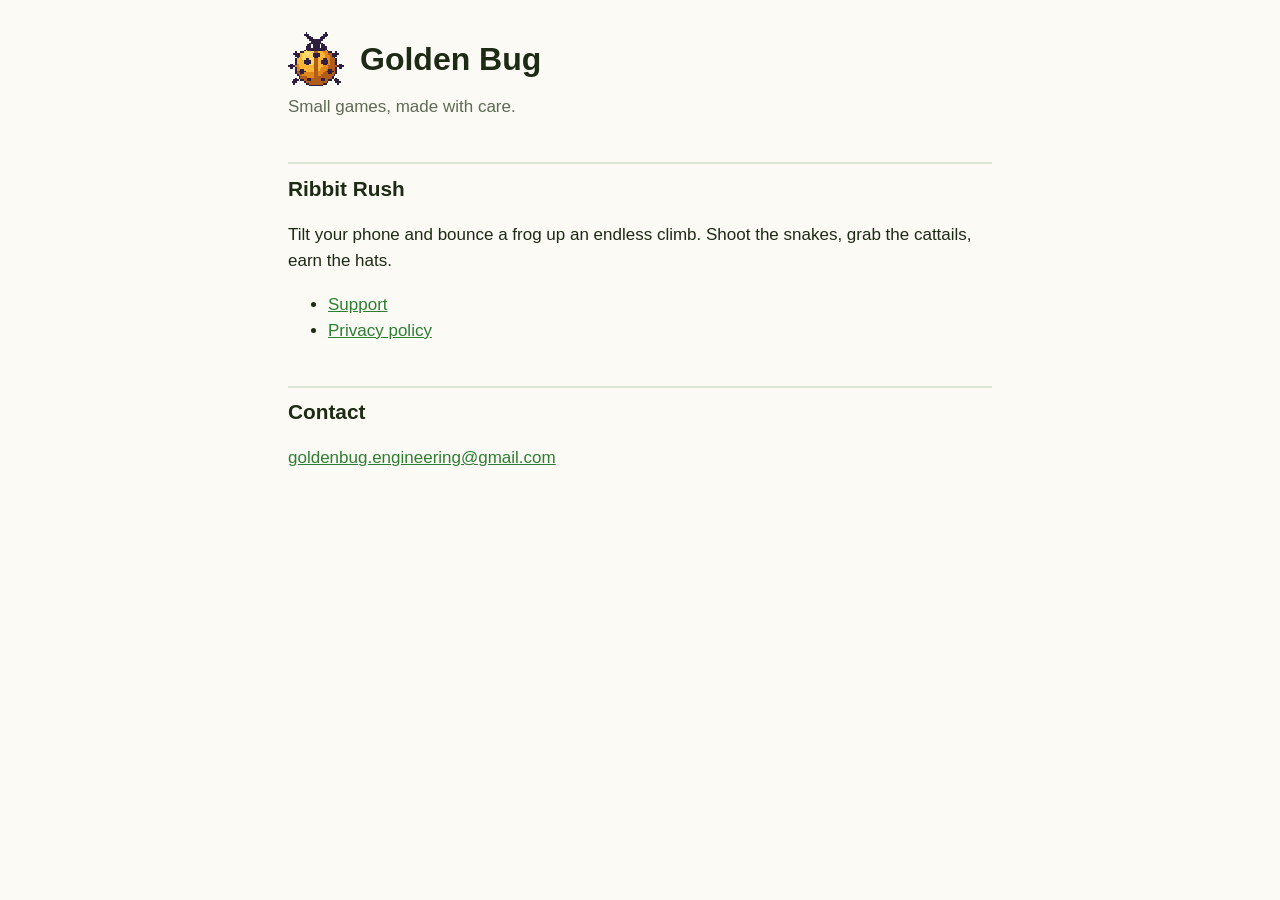
==== index.html @ b01731fe "Golden Bug site: home page, Ribbit Rush privacy policy and support page The privacy policy is the on" ====
<!doctype html>
<html lang="en">
<head>
<meta charset="utf-8">
<meta name="viewport" content="width=device-width, initial-scale=1">
<link rel="icon" type="image/png" sizes="32x32" href="/favicon.png">
<link rel="apple-touch-icon" href="/logo.png">
<title>Golden Bug</title>
<style>
:root { --ink:#1d2a14; --paper:#fbfaf5; --accent:#2f7d32; --muted:#5d6b55; --rule:#dde3d6; }
@media (prefers-color-scheme: dark) { :root { --ink:#e6ebdf; --paper:#15190f; --accent:#8bd07f; --muted:#aab59f; --rule:#2d3626; } }
html { background: var(--paper); }
body { margin: 0; color: var(--ink); font: 17px/1.55 -apple-system, "Segoe UI", Roboto, Helvetica, Arial, sans-serif; background: var(--paper); }
main { max-width: 44rem; margin: 0 auto; padding: 2rem 16px 4rem; }
h1 { font-size: 2rem; margin: 0 0 .2em; }
h2 { font-size: 1.3rem; margin: 2em 0 .5em; padding-top: .4em; border-top: 2px solid var(--rule); }
.meta { color: var(--muted); margin: 0 0 2em; }
a { color: var(--accent); }
table { border-collapse: collapse; width: 100%; margin: .5em 0 1em; }
th, td { text-align: left; vertical-align: top; padding: .45em .6em; border-bottom: 1px solid var(--rule); }
th { font-size: .9rem; color: var(--muted); font-weight: 600; }
.brand { display: flex; align-items: center; gap: .5em; }
.brand img { image-rendering: pixelated; flex: none; }
</style>
</head>
<body>
<main>
<h1 class="brand"><img src="logo.png" alt="" width="56" height="56">Golden Bug</h1>
<p class="meta">Small games, made with care.</p>

<h2>Ribbit Rush</h2>
<p>Tilt your phone and bounce a frog up an endless climb. Shoot the snakes, grab the cattails, earn the hats.</p>
<ul>
<li><a href="ribbit-rush/support/">Support</a></li>
<li><a href="ribbit-rush/privacy/">Privacy policy</a></li>
</ul>

<h2>Contact</h2>
<p><a href="mailto:goldenbug.engineering@gmail.com">goldenbug.engineering@gmail.com</a></p>
</main>
</body>
</html>
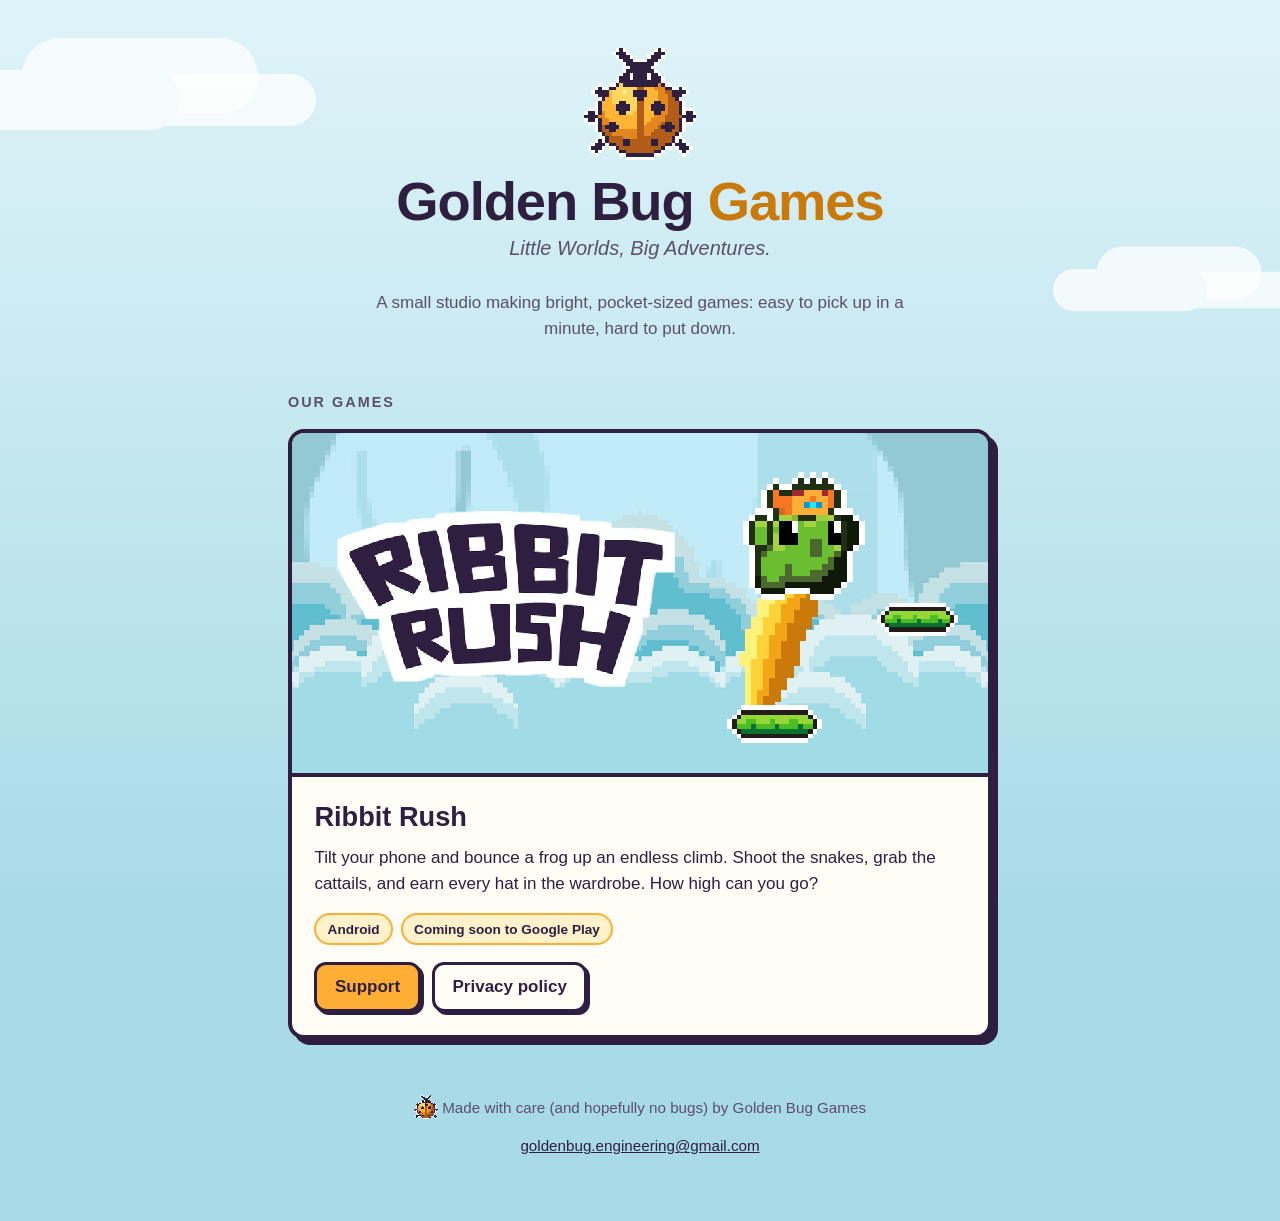
==== commit 70d83d8b: "Golden Bug Games: a site with more personality The studio is Golden Bug Games, with the tagline Litt" ====
--- a/index.html
+++ b/index.html
@@ -5,38 +5,40 @@
 <meta name="viewport" content="width=device-width, initial-scale=1">
 <link rel="icon" type="image/png" sizes="32x32" href="/favicon.png">
 <link rel="apple-touch-icon" href="/logo.png">
-<title>Golden Bug</title>
-<style>
-:root { --ink:#1d2a14; --paper:#fbfaf5; --accent:#2f7d32; --muted:#5d6b55; --rule:#dde3d6; }
-@media (prefers-color-scheme: dark) { :root { --ink:#e6ebdf; --paper:#15190f; --accent:#8bd07f; --muted:#aab59f; --rule:#2d3626; } }
-html { background: var(--paper); }
-body { margin: 0; color: var(--ink); font: 17px/1.55 -apple-system, "Segoe UI", Roboto, Helvetica, Arial, sans-serif; background: var(--paper); }
-main { max-width: 44rem; margin: 0 auto; padding: 2rem 16px 4rem; }
-h1 { font-size: 2rem; margin: 0 0 .2em; }
-h2 { font-size: 1.3rem; margin: 2em 0 .5em; padding-top: .4em; border-top: 2px solid var(--rule); }
-.meta { color: var(--muted); margin: 0 0 2em; }
-a { color: var(--accent); }
-table { border-collapse: collapse; width: 100%; margin: .5em 0 1em; }
-th, td { text-align: left; vertical-align: top; padding: .45em .6em; border-bottom: 1px solid var(--rule); }
-th { font-size: .9rem; color: var(--muted); font-weight: 600; }
-.brand { display: flex; align-items: center; gap: .5em; }
-.brand img { image-rendering: pixelated; flex: none; }
-</style>
+<title>Golden Bug Games</title>
+<meta name="description" content="Golden Bug Games: Little Worlds, Big Adventures. Makers of Ribbit Rush.">
+<link rel="stylesheet" href="/site.css">
 </head>
 <body>
 <main>
-<h1 class="brand"><img src="logo.png" alt="" width="56" height="56">Golden Bug</h1>
-<p class="meta">Small games, made with care.</p>
+<header class="hero">
+<img src="logo.png" alt="The Golden Bug Games ladybug" width="112" height="112">
+<h1>Golden Bug <span>Games</span></h1>
+<p class="tagline">Little Worlds, Big Adventures.</p>
+<p class="about">A small studio making bright, pocket-sized games: easy to pick up in a minute, hard to put down.</p>
+</header>
 
-<h2>Ribbit Rush</h2>
-<p>Tilt your phone and bounce a frog up an endless climb. Shoot the snakes, grab the cattails, earn the hats.</p>
-<ul>
-<li><a href="ribbit-rush/support/">Support</a></li>
-<li><a href="ribbit-rush/privacy/">Privacy policy</a></li>
+<h2 class="section">Our games</h2>
+<article class="game">
+<img src="ribbit-rush/feature.png" alt="Ribbit Rush: a frog in a gold crown leaping between platforms in the sky" width="1024" height="500">
+<div class="body">
+<h3>Ribbit Rush</h3>
+<p>Tilt your phone and bounce a frog up an endless climb. Shoot the snakes, grab the cattails, and earn every hat in the wardrobe. How high can you go?</p>
+<ul class="chips">
+<li>Android</li>
+<li>Coming soon to Google Play</li>
 </ul>
+<nav class="links" aria-label="Ribbit Rush">
+<a href="ribbit-rush/support/">Support</a>
+<a class="quiet" href="ribbit-rush/privacy/">Privacy policy</a>
+</nav>
+</div>
+</article>
 
-<h2>Contact</h2>
+<footer>
+<p><img src="favicon.png" alt="" width="24" height="24"> Made with care (and hopefully no bugs) by Golden Bug Games</p>
 <p><a href="mailto:goldenbug.engineering@gmail.com">goldenbug.engineering@gmail.com</a></p>
+</footer>
 </main>
 </body>
 </html>
--- a/site.css
+++ b/site.css
@@ -0,0 +1,87 @@
+/* Golden Bug Games: the whole site's look, shared by every page. The sky
+   of Ribbit Rush (a night sky in dark mode), ink-bordered paper cards, gold
+   accents. No web fonts or outside requests. */
+:root {
+  --sky-top: #dff4f9; --sky-bottom: #a9dbe6;
+  --ink: #2e1f40; --muted: #5b4f6b; --paper: #fffdf6;
+  --gold: #feae34; --gold-deep: #c97a0b; --gold-soft: #fff1c9;
+  --cloud: rgba(255, 255, 255, .75);
+}
+@media (prefers-color-scheme: dark) {
+  :root {
+    --sky-top: #1f2a3f; --sky-bottom: #10151f;
+    --ink: #f4efe3; --muted: #b9b0c8; --paper: #232d42;
+    --gold-soft: #4a3a17; --cloud: rgba(255, 255, 255, .06);
+  }
+}
+* { box-sizing: border-box; }
+html { background: var(--sky-bottom); }
+body {
+  margin: 0; min-height: 100vh; color: var(--ink);
+  font: 17px/1.55 -apple-system, "Segoe UI", Roboto, Helvetica, Arial, sans-serif;
+  background: linear-gradient(var(--sky-top), var(--sky-bottom)) fixed;
+  position: relative; overflow-x: hidden;
+}
+/* soft clouds behind everything */
+body::before, body::after {
+  content: ""; position: absolute; z-index: 0; pointer-events: none;
+  width: 220px; height: 60px; border-radius: 60px; background: var(--cloud);
+  box-shadow: 70px -24px 0 8px var(--cloud), 140px 0 0 -4px var(--cloud);
+}
+body::before { top: 70px; left: -40px; }
+body::after { top: 260px; right: 40px; transform: scale(.7); }
+main { position: relative; z-index: 1; max-width: 46rem; margin: 0 auto; padding: 3rem 16px 3rem; }
+a { color: var(--ink); }
+
+.hero { text-align: center; }
+.hero img { width: 112px; height: 112px; image-rendering: pixelated; }
+h1 { margin: .3rem 0 .2rem; font-size: clamp(2.2rem, 8vw, 3.4rem); font-weight: 900; letter-spacing: -.02em; line-height: 1.05; }
+h1 span { color: var(--gold-deep); }
+@media (prefers-color-scheme: dark) { h1 span { color: var(--gold); } }
+.tagline { margin: 0; font-size: 1.25rem; font-style: italic; color: var(--muted); }
+.about { max-width: 34rem; margin: 1.6rem auto 0; color: var(--muted); }
+
+h2.section { margin: 3rem 0 1rem; font-size: .9rem; letter-spacing: .14em; text-transform: uppercase; color: var(--muted); }
+
+.game {
+  background: var(--paper); border: 4px solid var(--ink); border-radius: 16px;
+  box-shadow: 6px 6px 0 var(--ink); overflow: hidden;
+}
+.game > img { display: block; width: 100%; height: auto; image-rendering: pixelated; border-bottom: 4px solid var(--ink); }
+.game .body { padding: 1.2rem 1.4rem 1.4rem; }
+.game h3 { margin: 0 0 .3rem; font-size: 1.7rem; font-weight: 900; }
+.game p { margin: .4rem 0 1rem; }
+.chips { display: flex; flex-wrap: wrap; gap: .5rem; margin: 0 0 1.1rem; padding: 0; list-style: none; }
+.chips li { font-size: .85rem; font-weight: 700; padding: .2rem .7rem; border-radius: 999px; background: var(--gold-soft); border: 2px solid var(--gold); }
+.links { display: flex; flex-wrap: wrap; gap: .7rem; }
+.links a {
+  font-weight: 800; text-decoration: none; padding: .55rem 1.1rem; border-radius: 12px;
+  border: 3px solid var(--ink); background: var(--gold); color: #2e1f40; box-shadow: 3px 3px 0 var(--ink);
+  transition: transform .08s ease, box-shadow .08s ease;
+}
+.links a:hover { transform: translate(-1px, -1px); box-shadow: 4px 4px 0 var(--ink); }
+.links a:active { transform: translate(2px, 2px); box-shadow: 1px 1px 0 var(--ink); }
+.links a.quiet { background: var(--paper); color: var(--ink); }
+
+footer { margin-top: 3.5rem; text-align: center; color: var(--muted); font-size: .95rem; }
+footer img { width: 24px; height: 24px; image-rendering: pixelated; vertical-align: -6px; }
+
+/* The small home link at the top of every inner page */
+.home { margin: 0 0 1.4rem; }
+.home a { display: inline-flex; align-items: center; gap: .45em; font-weight: 800; text-decoration: none; color: var(--ink); }
+.home img { image-rendering: pixelated; }
+
+/* An inner page's text, on a paper card */
+.page {
+  background: var(--paper); border: 4px solid var(--ink); border-radius: 16px;
+  box-shadow: 6px 6px 0 var(--ink); padding: 1.6rem 1.6rem 1.8rem;
+}
+.page h1 { font-size: clamp(1.8rem, 6vw, 2.4rem); color: var(--ink); margin: 0 0 .2rem; }
+.page h2 { font-size: 1.25rem; margin: 1.8em 0 .5em; padding-top: .6em; border-top: 3px dashed var(--gold); }
+.page .meta { color: var(--muted); margin: 0 0 1.4em; }
+.page a { color: var(--gold-deep); font-weight: 600; }
+@media (prefers-color-scheme: dark) { .page a { color: var(--gold); } }
+.page table { border-collapse: collapse; width: 100%; margin: .5em 0 1em; }
+.page th, .page td { text-align: left; vertical-align: top; padding: .45em .6em; border-bottom: 2px solid var(--gold-soft); }
+.page th { font-size: .9rem; color: var(--muted); font-weight: 700; }
+@media (max-width: 480px) { .page { padding: 1.2rem 1.1rem 1.4rem; } .page th, .page td { padding: .4em .35em; } }
